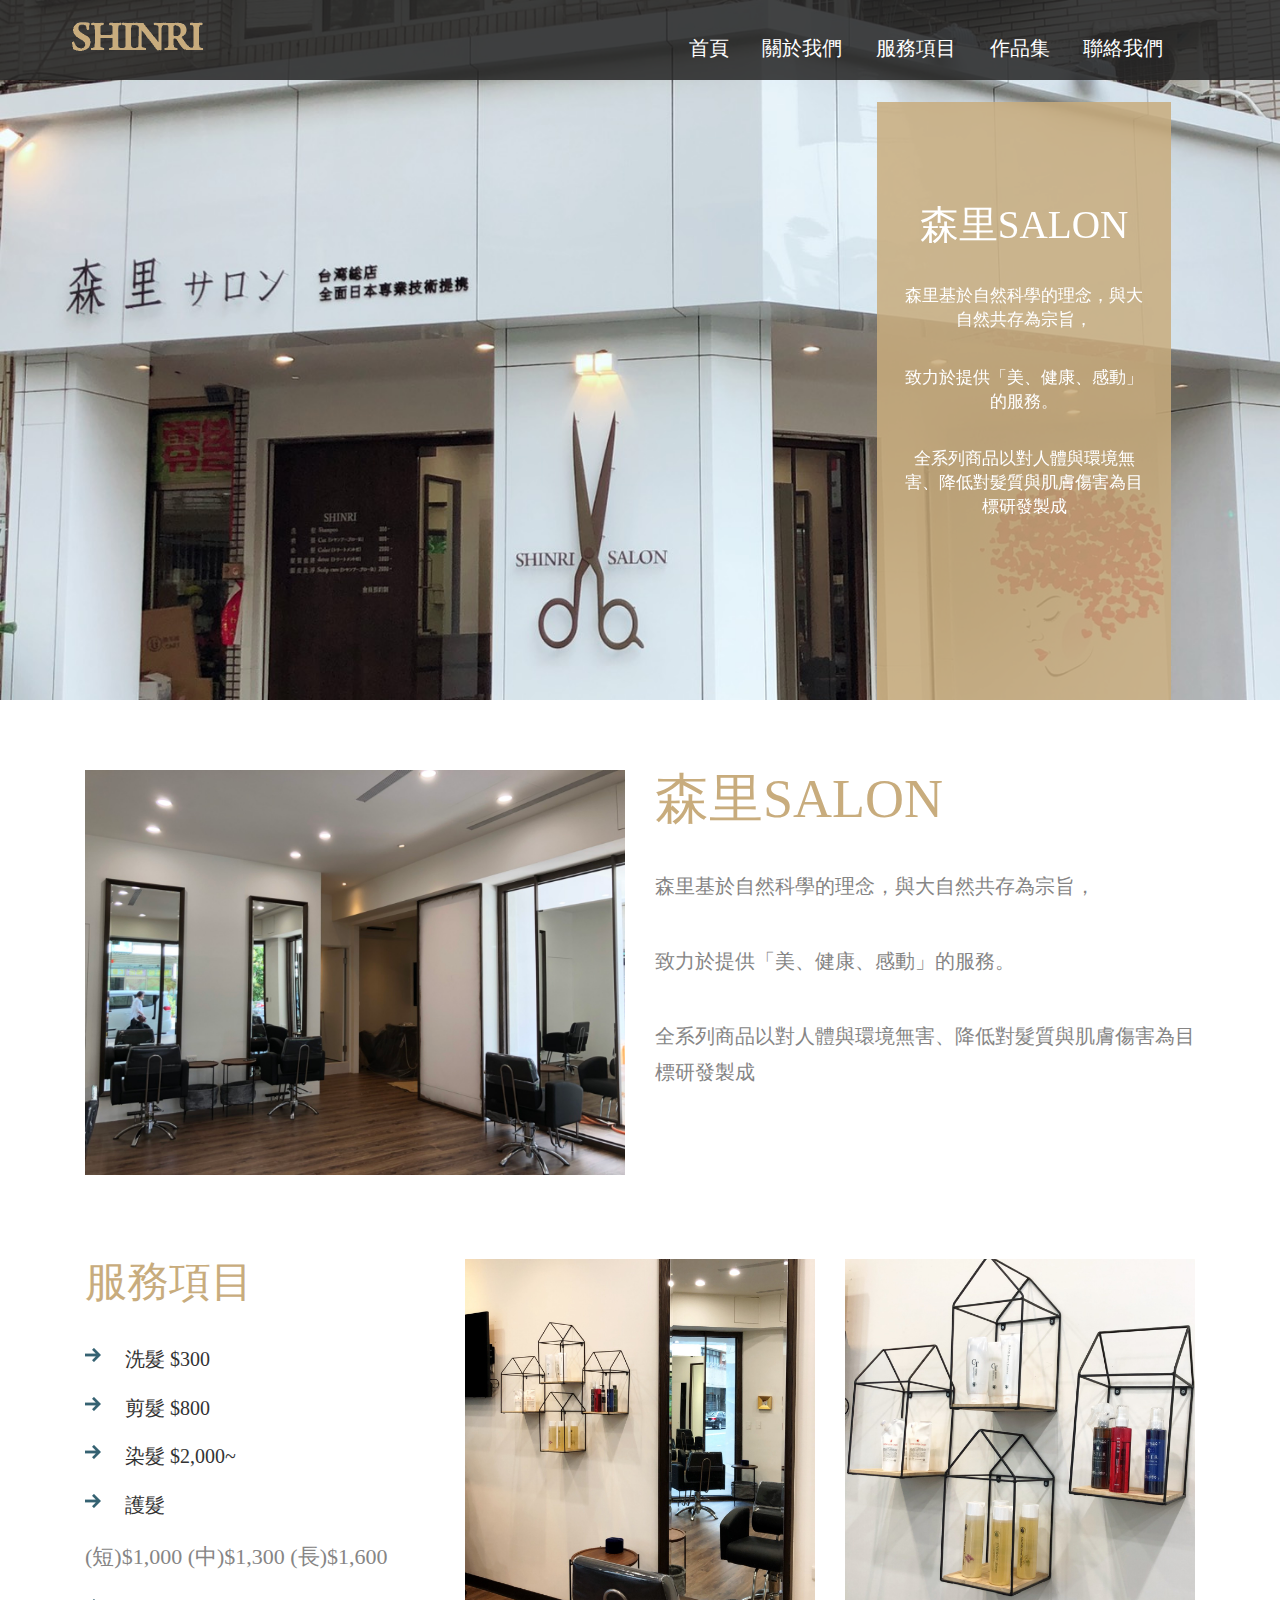
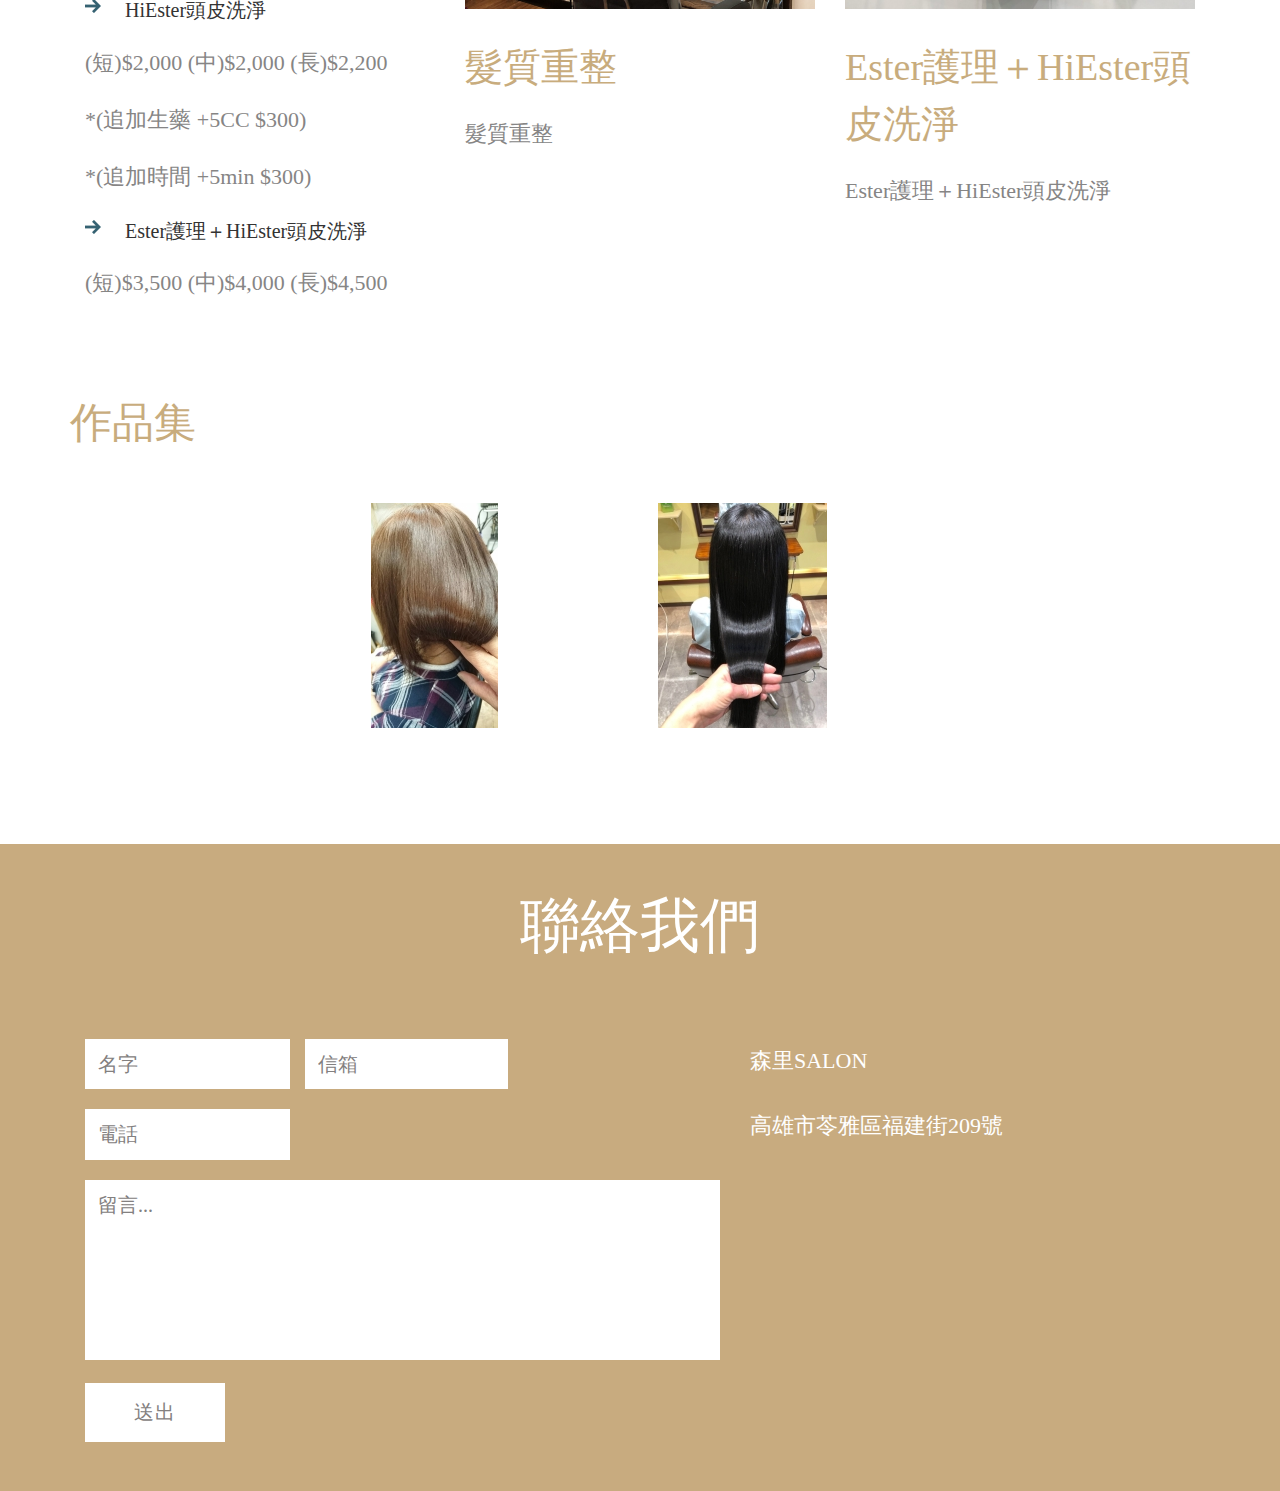
==== index.html @ e230b6d8 "Update html" ====
﻿<!DOCTYPE html>
<html>
<head>
<title>Home</title>
<link href="css/bootstrap.css" type="text/css" rel="stylesheet" media="all">
<link href="css/style.css" type="text/css" rel="stylesheet" media="all">
<!-- Custom Theme files -->
<meta name="viewport" content="width=device-width, initial-scale=1">
<meta http-equiv="Content-Type" content="text/html; charset=utf-8" />
<meta name="keywords" content="Yogahub Responsive web template, Bootstrap Web Templates, Flat Web Templates, Andriod Compatible web template, 
	Smartphone Compatible web template, free webdesigns for Nokia, Samsung, LG, SonyErricsson, Motorola web design" />
<script type="application/x-javascript"> addEventListener("load", function() { setTimeout(hideURLbar, 0); }, false); function hideURLbar(){ window.scrollTo(0,1); } </script>
<!-- //Custom Theme files -->
<!-- js -->
<script src="js/jquery-1.11.1.min.js"></script> 
<link rel="stylesheet" type="text/css" href="css/component.css" />
<script src="js/modernizr.custom.js"></script>
<script src="js/bootstrap.js"> </script>
<!-- //js -->	
<!-- start-smoth-scrolling-->
<script type="text/javascript" src="js/move-top.js"></script>
<script type="text/javascript" src="js/easing.js"></script>	
<script type="text/javascript">
		jQuery(document).ready(function($) {
			$(".scroll").click(function(event){		
				event.preventDefault();
				$('html,body').animate({scrollTop:$(this.hash).offset().top},1000);
			});
		});
</script>
<!--//end-smoth-scrolling-->
</head>
<body>
	<!--banner-->
	<div class="banner">
		<!--header-->
		<div class="headder">
			<div class="container">				
				<nav class="navbar navbar-default">
					<div class="container-fluid">
					<!-- Brand and toggle get grouped for better mobile display -->
						<div class="navbar-header">
							<button type="button" class="navbar-toggle collapsed" data-toggle="collapse" data-target="#bs-example-navbar-collapse-1">
								<span class="sr-only">Toggle navigation</span>
								<span class="icon-bar"></span>
								<span class="icon-bar"></span>
								<span class="icon-bar"></span>
							</button>
							<a class="navbar-brand" href="index.html"> <img src="images/logo.png" alt=""/> </a>
						</div>
						<!-- Collect the nav links, forms, and other content for toggling -->
						<div class="collapse navbar-collapse" id="bs-example-navbar-collapse-1">
							<ul class="nav navbar-nav navbar-right">
								<li><a href="index.html">首頁</a></li>
								<li><a href="about.html">關於我們</a></li>
								<li><a href="services.html">服務項目</a></li>
                                <li><a href="gallery.html">作品集</a></li>
								<li><a href="contact.html">聯絡我們</a></li>
							</ul>	
						</div>	
						<div class="clearfix"> </div>
					</div>	
				</nav>				
			</div>	
		</div>	
		<!--//header-->
		<!-- banner-text Slider starts Here -->
		<script src="js/responsiveslides.min.js"></script>
		<script>
			// You can also use "$(window).load(function() {"
				$(function () {
				// Slideshow 3
					$("#slider3").responsiveSlides({
					auto: true,
					pager:true,
					nav:false,
					speed: 500,
					namespace: "callbacks",
					before: function () {
					$('.events').append("<li>before event fired.</li>");
					},
					after: function () {
						$('.events').append("<li>after event fired.</li>");
					}
				});	
			});
		</script>
		<!--//End-slider-script -->
		<div class="banner-title">
				<div  id="top" class="callbacks_container">
					<ul class="rslides" id="slider3">
						<li>					
							<h3>森里SALON</h3>
			                <p>森里基於自然科學的理念，與大自然共存為宗旨，</p>
						    <p>致力於提供「美、健康、感動」的服務。</p>
                            <p>全系列商品以對人體與環境無害、降低對髮質與肌膚傷害為目標研發製成</p>
						</li>
					</ul>
				</div>
		</div>
	</div>
	<!--//banner-->
	<div class="about" id="about">
		<div class="container">
			<div class="about-grids">
				<div class="col-md-6 about-info">
					<img src="images/item1.jpg" alt=""/>
				</div>
				<div class="col-md-6 about-info" style="font-size:18px;">
					<h3>森里SALON</h3>
			        <p>森里基於自然科學的理念，與大自然共存為宗旨，</p>
					<p>致力於提供「美、健康、感動」的服務。</p>
                    <p>全系列商品以對人體與環境無害、降低對髮質與肌膚傷害為目標研發製成</p>
				</div>
				<div class="clearfix"> </div>
			</div>
		</div>
	</div>
	<!--services-->
	<div class="services" id="services">
		<div class="container">
			<div class="services-grids">
				<div class="col-md-4 services-grids-info">
					<h3>服務項目</h3>
					<ul style="font-size:20px;">
                        <li>洗髮 $300</li>
                        <li>剪髮 $800</li>
						<li>染髮 $2,000~</li>
						<li>護髮</li>
                        <p>(短)$1,000 (中)$1,300 (長)$1,600</p>
						<li>HiEster頭皮洗淨</li>
                        <p>(短)$2,000 (中)$2,000 (長)$2,200</p>
                        <p>*(追加生藥 +5CC $300)</p>
                        <p>*(追加時間 +5min $300)</p>
						<li>Ester護理＋HiEster頭皮洗淨</li>
                        <p>(短)$3,500 (中)$4,000 (長)$4,500</p>
					</ul>
				</div>
				<div class="col-md-4 services-grids-info" style="font-size:20px;">
					<img src="images/item2.jpg" alt=""/>
					<h4>髮質重整</h4>
					<p>髮質重整</p>						
				</div>
				<div class="col-md-4 services-grids-info" style="font-size:20px;">
					<img src="images/item3.jpg" alt=""/>
					<h4>Ester護理＋HiEster頭皮洗淨</h4>
					<p>Ester護理＋HiEster頭皮洗淨</p>
				</div>				
				<div class="clearfix"></div>
			</div>
		</div>
	</div>
	<!--//services-->
	<!--gallery-->
	<div class="gallery" id="gallery">
		<div class="container">
			<h3>作品集</h3>
			<div class="gallery-bottom" style="font-size:20px;">
				<ul id="og-grid" class="og-grid">
					<li>
						<a href="single.html" data-largesrc="images/hair1.jpg" data-title="秋天新髮型" data-description="當秋天敲門。換個質感新髮色迎接">
							<img class="img-responsive" src="images/hair1.jpg" alt="img01"/>
						</a>
					</li>
					<li>
						<a href="single.html" data-largesrc="images/hair2.jpg" data-title="秋天新髮型" data-description="當秋天敲門。換個質感新髮色迎接">
							<img class="img-responsive" src="images/hair2.jpg" alt="img02"/>
						</a>
					</li>
					 <div class="clearfix"> </div>
				</ul>
			</div>
			<!--end-gallery js-->
			<script src="js/grid.js"></script>
				<script>
					$(function() {
						Grid.init();
					});
				</script>
			<!--//end-gallery-->
		</div>	
	</div>
	<!--gallery-->
	<!--contact-->
	<div class="contact" id="contact">
		<div class="container" style="font-size:20px;">
			<h3>聯絡我們</h3>
			<div class="contact-grids">
				<div class="col-md-7 contact-left">				
					<form>
						<input type="text" value="名字" onFocus="this.value = '';" onBlur="if (this.value == '') {this.value = '名字';}" required="">
						<input type="email" value="信箱" onFocus="this.value = '';" onBlur="if (this.value == '') {this.value = '信箱';}" required="">
						<input type="text" value="電話" onFocus="this.value = '';" onBlur="if (this.value == '') {this.value = '電話';}" required="">
						<textarea type="text"  onfocus="this.value = '';" onBlur="if (this.value == '') {this.value = '留言...';}" required="">留言...</textarea>
						<input type="submit" value="送出" >
					</form>
				</div>
				<div class="col-md-5 contact-right">
					<p class="cnt-p">森里SALON </p>
					<p>高雄市苓雅區福建街209號</p>
					<!--<p>電話: (07) 111-2222</p>
					<p>Email : <a href="mailto:changfm@gmail.com">shinr_salon.gmail.com</a></p> -->
				</div>							
				<div class="clearfix"> </div>
			</div>
		</div>
	</div>
		<script type="text/javascript">
			$(document).ready(function() {
				/*
				var defaults = {
					containerID: 'toTop', // fading element id
					containerHoverID: 'toTopHover', // fading element hover id
					scrollSpeed: 1200,
					easingType: 'linear' 
				};
				*/
				
				$().UItoTop({ easingType: 'easeOutQuart' });
				
			});
		</script>
		<a href="#" id="toTop" style="display: block;"> <span id="toTopHover" style="opacity: 1;"> </span></a>
	<!--//smooth-scrolling-of-move-up-->
	<!-- Bootstrap core JavaScript
    ================================================== -->
    <!-- Placed at the end of the document so the pages load faster -->
</body>
</html>
---- css/style.css ----
body{
	margin:0;
	font-family: 'Roboto-Regular';
}
@font-face {
      font-family: 'Roboto-Regular';
      src: url(../fonts/moon.ttf) format('truetype');
}
@font-face {
      font-family: 'Playball-Regular';
      src: url(../fonts/moon.ttf) format('truetype');
}
body a{
	transition: 0.5s all ease;
	-webkit-transition: 0.5s all ease;
	-moz-transition: 0.5s all ease;
	-o-transition: 0.5s all ease;
	-ms-transition: 0.5s all ease;
}
h1,h2,h3,h4,h5,h6{
	margin:0;			   
}
p{
	margin:0;
}
ul,label{
	margin:0;
	padding:0;
}
body a:hover{
	text-decoration:none;
}
/*--banner--*/
.banner{
	min-height: 700px;
	background:url(../images/title.jpg)no-repeat 0px 0px;
	background-size:cover;
	position: relative;
}
.headder {
  background: rgba(39, 39, 39, 0.87);
}
nav.navbar.navbar-default {
  background:none;
  border: none;
  padding:1.5em 0;
  margin: 0;
}
ul.nav.navbar-nav {
  margin: 1.3em 0 0;
}
a.navbar-brand {
  padding: 0;
  line-height: 1.6em;
 height: inherit;
}
.navbar-nav li {
  margin: 0 1.2em;
}
.navbar-nav li a {
  color: #fff !important;
  font-size: 1.4em;
  padding: 0;
}
.navbar-nav li a:hover,.navbar-nav li a.active{
   color:#C8AC7D !important;
   background: none;
}
.navbar-nav a {
	-webkit-transition: color 0.3s;
	-moz-transition: color 0.3s;
	transition: color 0.3s;
}
.navbar-nav a::before {
  position: absolute;
  top: 65%;
  left: 50%;
  color: transparent;
  content: '.';
  text-shadow: 0 0 transparent;
  font-size: 1.7em;
  -webkit-transition: text-shadow 0.3s, color 0.3s;
  -moz-transition: text-shadow 0.3s, color 0.3s;
  transition: text-shadow 0.3s, color 0.3s;
  -webkit-transform: translateX(-50%);
  -moz-transform: translateX(-50%);
  transform: translateX(-50%);
  pointer-events: none;
}
.copyrights{
	text-indent:-9999px;
	height:0;
	line-height:0;
	font-size:0;
	overflow:hidden;
}
.navbar-nav a:hover::before,
.navbar-nav a:focus::before ,.navbar-nav  a.active::before{
	color: #fff;
	text-shadow: 10px 0 #C8AC7D , -10px 0 #C8AC7D ;
}
.navbar-nav a:hover,
.navbar-nav a:focus {
	color: #C8AC7D ;
}
.header-logo.navbar-brand {
  padding: 0;
}
.banner-title {
  position: absolute;
  top: 14.5%;
  width: 23%;
  right: 16.5%;
  text-align: center;
}
.banner-title h3 {
  font-size: 3em;
  color: #fff;
  line-height: 1.3em;
  font-family: 'Playball-Regular';
}
.banner-title p {
  font-size: 1.2em;
  color:  #fff;
  margin-top: 2em;
}
/*------------------ Slider Part starts Here----------*/

#slider3,#slider4 {
  box-shadow: none;
  -moz-box-shadow: none;
  -webkit-box-shadow: none;
  margin: 0 auto;
}
.rslides_tabs {
  list-style: none;
  padding: 0;
  background: rgba(0,0,0,.25);
  box-shadow: 0 0 1px rgba(255,255,255,.3), inset 0 0 5px rgba(0,0,0,1.0);
  -moz-box-shadow: 0 0 1px rgba(255,255,255,.3), inset 0 0 5px rgba(0,0,0,1.0);
  -webkit-box-shadow: 0 0 1px rgba(255,255,255,.3), inset 0 0 5px rgba(0,0,0,1.0);
  font-size: 18px;
  list-style: none;
  margin: 0 auto 50px;
  max-width: 540px;
  padding: 10px 0;
  text-align: center;
  width: 100%;
}
.rslides_tabs li {
  display: inline;
  float: none;
  margin-right: 1px;
}
.rslides_tabs a {
  width: auto;
  line-height: 20px;
  padding: 9px 20px;
  height: auto;
  background: transparent;
  display: inline;
}
.rslides_tabs li:first-child {
  margin-left: 0;
}
.rslides_tabs .rslides_here a {
  background: rgba(255,255,255,.1);
  color: #fff;
  font-weight: bold;
}
.events {
  list-style: none;
}
.banner-title .callbacks_container {
  background-color: rgba(200, 172, 125, 0.85);
  padding: 10em 2em 0;
  display: inline-block;
  min-height:598px;
}
.callbacks {
  position: relative;
  list-style: none;
  overflow: hidden;
  width: 100%;
  padding: 0;
  margin: 0;
}
.callbacks li {
  position: absolute;
  width: 100%;
  left: 0;
  top: 0;
}
.callbacks img {
  position: relative;
  z-index: 1;
  height: auto;
  border: 0;
}
.callbacks_nav {
  	position: absolute;
  -webkit-tap-highlight-color: rgba(0,0,0,0);
  top: 41%;
  left: 10%;
  z-index: 3;
  text-indent: -9999px;
  overflow: hidden;
  text-decoration: none;
  height: 51px;
  width: 22px;
  background: transparent url("../images/icons.png") no-repeat 0px -4px;
}
.callbacks_nav:active {
  opacity: 1.0;
}
.callbacks_nav.next {
  left: auto;
  right: 10%;
  background: url(../images/icons.png)no-repeat -41px -4px;
}
#slider3-pager a ,#slider4-pager a {
  display: inline-block;
}
#slider3-pager span, #slider4-pager span{
  float: left;
}
#slider3-pager span,#slider4-pager span{
	width:100px;
	height:15px;
	background:#fff;
	display:inline-block;
	border-radius:30em;
	opacity:0.6;
}
#slider3-pager .rslides_here a , #slider4-pager .rslides_here a {
  background: #FFF;
  border-radius:30em;
  opacity:1;
}
#slider3-pager a ,#slider4-pager a{
  padding: 0;
}
#slider3-pager li ,#slider4-pager li{
	display:inline-block;
}
.rslides {
  position: relative;
  list-style: none;
  overflow: hidden;
  width: 100%;
  padding: 0;
  margin: 0;
}
.rslides li {
  -webkit-backface-visibility: hidden;
  position: absolute;
  display: none;
  width: 100%;
  left: 0;
  top: 0;
}
.rslides li{
  position: relative;
  display: block;
  float: left;
}
.rslides img {
  height: auto;
  border: 0;
  width:100%;
}
.callbacks_tabs {
  list-style: none;
  position: absolute;
  bottom: 10%;
  z-index: 111;
  right: 27%;
  padding: 0;
  margin: 0;
}
.slider-top{
	text-align: center;
	padding:10em 0;
}
.slider-top h1{
	font-weight:700;
	font-size:48px;
	color:#010101;
}
.slider-top p{
	font-weight:400;
	font-size:20px;
	padding:1em 7em;
	color:#010101;
}
.slider-top ul.social-slide{
	display:inline-flex;
	margin: 0px;
	padding: 0px;
}
ul.social-slide li i{
	width:70px;
	height:74px;
	background:url(../images/img-resources.png)no-repeat;
	display: inline-block;
	margin:0px 15px;
}
ul.social-slide li i.win{
	background-position:-6px 0px;
} 
ul.social-slide li i.android{
	background-position:-110px 0px;
}
ul.social-slide li i.mac{
	background-position:-215px 0px;
}
.callbacks_tabs li{
	display: inline-block;
	margin: 0 .5em;
}
@media screen and (max-width: 600px){
  .callbacks_nav {
    top: 47%;
    }
}
/*----*/
.callbacks_tabs a{
 visibility: hidden;
}
.callbacks_tabs a:after {
  content: "\f111";
  font-size: 0;
  font-family: FontAwesome;
  visibility: visible;
  display: block;
  height: 4px;
  width: 41px;
  display: inline-block;
  background: #FCFAFA;
}
.callbacks_here a:after{
	background: #24CCEB;
}
/*--//slider end here--*/
/*--about--*/
.about {
  padding: 5em 0;
}
.about img {
  width: 100%;
}
.about h3 {
  font-size: 3em;
  color:#C8AC7D;
  font-family:'Playball-Regular';
}
.about p {
  font-size: 1.1em;
  color: #868585;
  line-height: 1.8em;
  margin-top: 2em;
}
/*--//about--*/
/*---services---*/
.services {
  padding: 3em 0;
}
.services-grids ul {
  margin-top: 2em;
}
.services-grids ul li {
	display:block;
	background: url(../images/icon1.png)no-repeat 0px 2px;
	padding-left: 2em;
	margin: 1em 0 0;
}
.services-grids ul li:nth-child(1) {
  margin: 0;
}
.services-grids ul li a{
  color: #868585;
  font-size: 1.1em;
}
.services-grids ul li a:hover{
	color:#C8AC7D;
	padding-left: 1em;
}
.services h3 {
  font-size: 3em;
  color: #C8AC7D;
  font-family: 'Playball-Regular';
}
.services-grids-info img{
	width: 100%;
}
.services-grids h4 {
  margin: 0.8em 0 0;
  font-size: 1.9em;
  line-height: 1.5em;
  color: #C8AC7D;
  font-family: 'Playball-Regular';
}
.services-grids h4 a{
  color:#C8AC7D;
}
.services-grids h4 a:hover{
  color: #0BD2F5 ;
}
.services-grids-info p{
	margin: 0.8em 0 0;
  font-size: 1.1em;
  color: #868585;
  line-height: 1.8em;
}
/*--testimonials--*/
.testimonials {
  background: url(../images/slid.jpg)no-repeat 0px -93px;
  text-align: center;
  padding: 5em 0 4em;
  background-size: cover;
}
.testi-img {
  width: 35%;
  margin: 0 auto;
}
.testimonial-left {
  border-left: 3px solid #fff;
  padding: 4.5em 0;
  margin: 3.5em 0;
  float: right;
}
.testimonial-left h3 {
  color: #fff;
  font-size: 3em;
  font-family: 'Playball-Regular';
}	
.testi-text {
  width: 61%;
  margin: 0 auto;
}		
.testi-text h4 {
  font-size: 1.5em;
  color: #fff;
  margin: 0.8em 0 .3em;
}
.testi-text p {
  font-size: 1.1em;
  color: #B6B2B2;
  line-height: 1.8em;
}
.testimonials.callbacks_container {
  position: relative;
  float: left;
  width: 100%;
}
/*--gallery--*/
.gallery {
  padding: 4em 0;
}
.gallery h3 {
  font-size: 3em;
  color: #C8AC7D;
  text-align: left;
  font-family: 'Playball-Regular';
  margin-bottom: 0.5em;
}
/*--contact-page--*/
.contact {
  padding: 3.5em 0;
  background:url(../images/map.jpg)no-repeat 0px 0px;
  background-size:cover;
}
.contact h3 {
  font-size: 3em;
  color: #fff;
  text-align: center;
  font-family: 'Playball-Regular';
}
.contact-grids {
  margin-top: 4em;
}
.contact-right p {
  font-size: 1.1em;
  color: #fff;
  margin-top: 0.3em;
}
p.cnt-p {
  margin-bottom: 1.5em;
}
.contact-right a {
	color: #fff;
	margin: 0 0 .5em 0;
	text-align: left;
	font-size: 1em;
}
.contact-right a:hover {
  color:#000;
}
.contact-left input[type="text"] {
  border: 1px solid #fff;
  width: 32.3%;
  margin: 0 0 1em 0;
  outline: none;
  font-size: 1em;
  color: #838080;
  padding: 10px 12px;
}
.contact-left input[type="email"] {
  border: 1px solid #fff;
  margin: 0 .5em 1em 0.5em;
  outline: none;
  font-size: 1em;
  color: #838080;
  padding: 10px 12px;
  width: 32%;
}
.contact-left textarea {
  border: 1px solid #fff;
  outline: none;
  font-size: 1em;
  color: #838080;
  padding: 10px 12px;
  width: 100%;
  resize: none;
  height: 180px;
}
.contact-left input[type="submit"] {
  border: 1px solid #fff;
  padding: .7em 0;
  width: 22%;
  margin-top: 0.8em;
  font-size: 1em;
  color: #838080;
  font-weight: 500;
  letter-spacing: 1px;
  outline: none;
  background-color: #fff;
  transition: 0.5s all ease;
  -webkit-transition: 0.5s all ease;
  -moz-transition: 0.5s all ease;
  -o-transition: 0.5s all ease;
  -ms-transition: 0.5s all ease;
}
.contact-left input[type="submit"]:hover{
	background-color:#C8AC7D;
	color:#fff;
}
/*--footer--*/
.footer{
	padding:3em 0;
}
.footer p {
  color: #C8AC7D;
  font-size: 1.1em;
  text-align: center;
}
.footer p a {
  color: #C8AC7D;
}
.footer p a:hover{
  color: #000;
}
/*--slider-up-arrow--*/
#toTop {
	display: none;
	text-decoration: none;
	position: fixed;
	bottom: 3%;
	right: 3%;
	overflow: hidden;
	width: 32px;
	height: 32px;
	border: none;
	text-indent: 100%;
	background: url("../images/move-up.png") no-repeat 0px 0px;
}
#toTopHover {
	width: 32px;
	height: 32px;
	display: block;
	overflow: hidden;
	float: right;
	opacity: 0;
	-moz-opacity: 0;
	filter: alpha(opacity=0);
}
/*--//slider-up-arrow--*/
/*---- responsive-design -----*/
@media(max-width:1440px){
.banner-title {
  right: 13%;
}
@media(max-width:1366px){
.banner-title {
  right: 11%;
}
.about {
  padding: 5em 0 3em;
}
}
@media(max-width:1280px){
.banner-title {
  right: 8.5%;
}
.banner-title .callbacks_container {
  padding: 7em 2em 0;
}
.banner-title h3 {
  font-size: 2.8em;
}
.callbacks_tabs {
  right: 18%;
}
}
@media(max-width:1024px){
.navbar-nav li a {
  font-size: 1.25em;
}
.navbar-nav li {
  margin: 0 1em;
}
.navbar-header {
  display: block;
  width: 16%;
}
.navbar-header img {
  width: 100%;
}
ul.nav.navbar-nav {
  margin: 1em 0 0;
}
.navbar-nav li:nth-child(6) {
  margin-right: 0;
}
.banner {
  min-height: 565px;
}
.banner-title {
  top: 16.3%;
  right: 5.5%;
  width: 27%;
}
.banner-title .callbacks_container {
  min-height: 473px;
    padding: 5em 2em 0;
}
.banner-title h3 {
  font-size: 2.5em;
}
.banner-title p {
  font-size: 1.2em;
}
.callbacks_tabs {
  right: 14%;
}
.about {
  padding: 4em 0 3em;
}
.about p {
  font-size: 1em;
  margin-top: 1em;
}
.about h3 {
  font-size: 2.8em;
}
.services {
  padding: 2em 0;
}
.services h3 {
  font-size: 2.8em;
}
.services-grids ul li a {
  font-size: 1em;
}
.services-grids h4 {
  font-size: 1.5em;
}
.services-grids-info p {
  font-size: 1em;
}
.testimonials {
  background-position:0px -65px;
    padding: 3em 0;
}
.testimonial-left {
  padding: 3.5em 0;
  margin: 3.5em 0;
}
.gallery {
  padding: 3em 0;
}
.gallery h3 {
  font-size: 2.8em;
  margin-bottom: 0;
}
.contact {
  padding: 3em 0;
}
.contact-left {
  padding-left: 0;
}
.contact-grids {
  margin-top: 2.5em;
}
.contact h3 {
  font-size: 2.5em;
}
.contact-left input[type="text"] {
  width: 32%;
}
.footer {
  padding: 2em 0;
}
.testi-text p {
  font-size: 1.1em;
}
}   
@media(max-width:768px){
.navbar-nav li a {
  font-size: 1.1em;
}
.navbar-nav li {
  margin: 0 0.8em;
}
ul.nav.navbar-nav {
  margin: 0.5em 0 0;
}
.banner-title h3 {
  font-size: 2em;
}
.banner-title {
  right: 5.5%;
  width: 31%;
  top: 13.4%;
}
.banner-title .callbacks_container {
  padding: 6em 2em 0;
}
nav.navbar.navbar-default {
  padding: 1.2em 0;
}
.banner {
  min-height: 546px;
}
.about {
  padding: 3em 0 2em;
}
.about-info {
  float: left;
  width: 40%;
  padding-left: 0;
}
.about-info:nth-child(2) {
  width: 60%;
  padding: 0;
}
.about h3 {
  font-size: 2.5em;
}
.services {
  padding: 1em 0;
}
.services h3 {
  font-size: 2.5em;
}
.services-grids-info {
  margin-bottom:2em;
  float: left;
  width: 33%;
}
.services-grids-info:nth-child(1) {
  padding: 0;
}
.services-grids-info:nth-child(2) {
  padding-right: 0;
}
.services-grids-info:nth-child(3) {
  padding-right: 0;
}
.services-grids ul {
  margin-top: 1.5em;
}
.services-grids ul li {
  background-position: -3px 2px;
  padding-left: 1.3em;
}
.services-grids ul li a:hover {
  padding-left: 0.1em;
}
.testimonial-right {
  float: left;
  width: 70%;
  padding: 0;
}
.testimonial-left {
  width: 30%;
}
.testi-text {
  width: 60%;
  margin: 0 auto;
}
.testimonial-left h3 {
  font-size: 2.5em;
}
.testi-text h4 {
  font-size: 1.4em;
}
.testimonials {
  background-position: 0px -25px;
  padding: 3em 0;
}
.gallery {
  padding: 2.5em 0;
}
.gallery h3 {
  font-size: 2.5em;
}
.gallery-grids {
  margin-top: 2em;
}
.contact-right {
  padding-left: 0;
  margin-top: 2em;
  width: 70%;
}
p.cnt-p {
  margin-bottom: 0.8em;
}
} 
@media(max-width:767px){
.navbar-header {
  width: 100%;
  margin: 0 !important;
}
nav.navbar.navbar-default {
  padding: 1em 0 0;
}
a.navbar-brand {
  width: 26%;
}
.navbar-nav {
  margin: 0;
}
.navbar-nav li{
    margin:0;
}
.navbar-nav li a {
    padding: 1em;
	text-align:center;
}
.navbar-nav a::before {
  font-size: 1.7em;
    top: 42%;
}
div#bs-example-navbar-collapse-1 {
  padding: 0;
}
button.navbar-toggle.collapsed {
  margin: .5em 0 1.5em 0;
}
button.navbar-toggle {
	background: #C8AC7D;
	border: #C8AC7D;
	margin: .5em 0 1.5em 0;
}
button.navbar-toggle:hover{
	background: #C8AC7D;
  border:#C8AC7D;
}
.navbar-default .navbar-toggle:hover, .navbar-default .navbar-toggle:focus {
  background-color: #C8AC7D;
}
.navbar-default .navbar-toggle .icon-bar {
  background-color: #fff;
}
.banner-title {
  right: 0;
  width: 100%;
  bottom: 0%;
  top: initial;
}
.banner-title .callbacks_container {
  padding: 2em 0 4em;
  min-height: initial;
  display: block;
}
.banner-title h3 {
  font-size: 1.9em;
}
.banner-title p {
  font-size: 1em;
  margin-top: 0.5em;
}
.callbacks_tabs {
  right: 39%;
  bottom: 13%;
}
.callbacks_tabs a:after {
  height: 2px;
  width: 26px;
}
.callbacks_tabs li {
  margin: 0 .2em;
}
}
@media(max-width:640px){
.about {
  padding: 2em 0 0em;
}
.about h3 {
  font-size: 2.3em;
}
.about p {
  margin-top: 0.8em;
}
.services h3 {
  font-size: 2.3em;
}
.services-grids-info:nth-child(1) {
  float: none;
  width: 100%;
}
.services-grids ul li {
  background-position: 0px 2px;
  padding-left: 1.8em;
}
.services-grids ul li a:hover {
  padding-left: 1em;
}
.services-grids-info {
  float: left;
  width: 50%;
}
.services-grids-info p {
  margin: 0.3em 0 0;
}
.testimonials {
  background-position: 0px 0px;
  padding: 2em 0;
}
.testimonial-right {
    width: 67%;
}
.testimonial-left {
  width: 33%;
}
.testi-text {
  width: 75%;
}
.testimonial-left h3 {
  font-size: 2.3em;
}
.testi-text h4 {
  font-size: 1.3em;
}
.testi-text p {
  font-size: 1em;
}
.callbacks_nav {
  left: 0%;
}
.callbacks_nav.next {
  right: 4%;
}
.gallery {
  padding: 2em 0;
}
.gallery h3 {
  font-size: 2.3em;
}
.gallery-grids {
  margin-top: 1em;
}
.contact {
  padding: 2em 0;
}
.footer {
  padding: 1.5em 0;
}
}
@media(max-width:480px){
.banner {
  min-height: 485px;
}
a.navbar-brand {
  width: 35%;
}
ul.nav.navbar-nav {
  margin: 0.5em 0 1em;
}
button.navbar-toggle.collapsed {
  margin: 0.4em 0 1.5em 0;
}
button.navbar-toggle {
  margin: .4em 0 1.5em 0;
}
.navbar-nav li a {
  padding: 0.8em;
}
.banner-title h3 {
  font-size: 1.7em;
}
.banner-title .callbacks_container {
  padding: 1.5em 0 3em;
}
.about-info {
  float: none;
  width: 100%;
  padding: 0;
}
.about-info:nth-child(2) {
  width: 100%;
  padding: 0;
  margin-top: 1em;
}
.testimonial-right {
  width: 100%;
}
.testimonial-left {
  width: 100%;
  border: none;
  padding: 0;
  margin: 0 0 1em;
}
.testi-text {
  width: 100%;
}
.callbacks_nav {
  top: 24%;
}
.contact-left input[type="text"] {
  width: 100%;
}
.contact-left input[type="email"] {
  width: 100%;
  margin: 0 0 1em;
}
.contact-left input[type="submit"] {
  padding: .6em 0;
  width: 25%;
}
}
@media(max-width:320px){
.banner {
  background-position: -201px -3px;
}
a.navbar-brand {
  width: 48%;
}
.container-fluid {
  padding: 0;
}
nav.navbar.navbar-default {
  padding: 1.5em 0 0;
}
button.navbar-toggle {
  margin: 0.4em 0 1.5em 0;
}
nav.navbar.navbar-default {
  padding: 1.5em 0 0;
}
.banner-title .callbacks_container {
  padding: 1.5em 0 3em;
}
.banner-title h3 {
  font-size: 1.6em;
}
.banner-title p {
  font-size: 1em;
  margin-top: 0.5em;
  padding: 0 1em;
}
.navbar-nav li a {
  padding: 0.7em;
}
.about h3 {
  font-size: 2.1em;
}
.callbacks_tabs {
  right: 33%;
}
.services h3 {
  font-size: 2.1em;
}
.services-grids-info:nth-child(2) {
  padding: 0;
}
.services-grids-info {
  float: none;
  width: 100%;
}
.services-grids-info:nth-child(3) {
  padding: 0;
}
.services-grids h4 {
  font-size: 1.45em;
}
.services-grids-info {
  margin-bottom: 1em;
}
.services-grids ul li {
  margin: 0.8em 0 0;
}
.callbacks_nav {
  top: 28%;
}
.gallery {
  padding: 1em 0;
}
.gallery h3 {
  font-size: 2.1em;
}
.contact {
  padding: 1em 0;
}
.contact-grids {
  margin-top: 1.5em;
}
.contact h3 {
  font-size: 2.1em;
}
.contact-left {
  padding: 0;
}
.contact-left textarea {
  height: 140px;
}
.contact-left input[type="submit"] {
  width: 45%;
}
.contact-right {
  padding: 0;
  margin-top: 1.5em;
  width: 98%;
}
.footer p {
  font-size: 1em;
}
}
---- css/component.css ----
.wrap {
	width: 100%;
	position: relative;
		padding: 1em 0 0;
}
.wrap > header {
	width: 90%;
	max-width: 1240px;
	margin: 0 auto;
	position: relative;
	padding: 0 30px 50px 30px;
}
.wrap > header {
	padding: 60px 30px 50px;
	text-align: center;
}
.wrap > header h1 {
	font-size: 34px;
	line-height: 38px;
	margin: 0 auto;
	font-weight: 700;
	color: #333;
}

.wrap > header h1 span {
	display: block;
	font-size: 20px;
	font-weight: 300;
}
.main > p {
	text-align: center;
	padding: 50px 20px;
}
/* Header Style */
.codrops-top {
	line-height: 24px;
	font-size: 11px;
	background: #fff;
	background: rgba(255, 255, 255, 0.5);
	text-transform: uppercase;
	z-index: 9999;
	position: relative;
	box-shadow: 1px 0px 2px rgba(0,0,0,0.2);
}

.codrops-top a {
	padding: 0px 10px;
	letter-spacing: 1px;
	color: #333;
	display: inline-block;
}

.codrops-top a:hover {
	background: rgba(255,255,255,0.8);
	color: #000;
}

.codrops-top span.right {
	float: right;
}

.codrops-top span.right a {
	float: left;
	display: block;
}
/*----*/
.og-grid {
	list-style: none;
	padding: 20px 0;
	margin: 0 auto;
	text-align: center;
	width: 100%;

}
.og-grid li {
  display: inline-block;
  margin: 15px 0;
  vertical-align: top;
  height: 250px;
  width: 24.7%;
  padding: 0px 15px;
}
.og-grid li > a,
.og-grid li > a img {
	border: none;
	outline: none;
	display: block;
	position: relative;
}

.og-grid li.og-expanded > a::after {
	top: auto;
	border: solid transparent;
	content: " ";
	height: 0;
	width: 0;
	position: absolute;
	pointer-events: none;
	border-bottom-color:#F5F5F5;
	border-width: 15px;
	left: 50%;
	margin: -20px 0 0 -15px;
}

.og-expander {
	position: absolute;
	background:#f5f5f5;
	top: auto;
	left: 0;
	width: 97.5%;
	margin: 10px 15px 0;
	text-align: left;
	height: 0;
	overflow: hidden;
}

.og-expander-inner {
	padding: 50px 30px;
	height: 100%;
}

.og-close {
	position: absolute;
	width: 40px;
	height: 40px;
	top: 20px;
	right: 20px;
	cursor: pointer;
}

.og-close::before,
.og-close::after {
	content: '';
	position: absolute;
	width: 100%;
	top: 50%;
	height: 1px;
	background: #5e345e;
	-webkit-transform: rotate(45deg);
	-moz-transform: rotate(45deg);
	transform: rotate(45deg);
}

.og-close::after {
	-webkit-transform: rotate(-45deg);
	-moz-transform: rotate(-45deg);
	transform: rotate(-45deg);
}

.og-close:hover::before,
.og-close:hover::after {
	background: #333;
}

.og-fullimg,
.og-details {
	width: 50%;
	float: left;
	height: 100%;
	position: relative;
}

.og-details {
	padding: 0 40px 0 20px;
}

.og-fullimg {
	text-align: center;
}

.og-fullimg img {
	display: inline-block;
	max-height: 100%;
	max-width: 100%;
}
.og-details h3 {
	font-weight: 700;
	font-size: 2em;
	padding: 40px 0 10px;
	margin-bottom: 10px;
	color: #00a2a5;
}
.og-details p {
  font-size: 1.1em;
  line-height: 1.9em;
  color: #868585;
}
.og-details a {
	font-weight: 700;
	font-size: 16px;
	color: #fff;
	text-transform: uppercase;
	letter-spacing: 2px;
	padding: 10px 20px;
	border: 3px solid #fff;
	display: none;
	margin: 30px 0 0;
	outline: none;
	
	text-decoration: none;
}
.og-details a::before {
	content: '\2192';
	display: inline-block;
	margin-right: 10px;
}

.og-details a:hover {
	border-color: #5e345e;
  color: #FFF;
  background-color: #5e345e;
}

.og-loading {
	width: 20px;
	height: 20px;
	border-radius: 50%;
	background: #ddd;
	box-shadow: 0 0 1px #ccc, 15px 30px 1px #ccc, -15px 30px 1px #ccc;
	position: absolute;
	top: 50%;
	left: 50%;
	margin: -25px 0 0 -25px;
	-webkit-animation: loader 0.5s infinite ease-in-out both;
	-moz-animation: loader 0.5s infinite ease-in-out both;
	animation: loader 0.5s infinite ease-in-out both;
}

@-webkit-keyframes loader {
	0% { background: #ddd; }
	33% { background: #ccc; box-shadow: 0 0 1px #ccc, 15px 30px 1px #ccc, -15px 30px 1px #ddd; }
	66% { background: #ccc; box-shadow: 0 0 1px #ccc, 15px 30px 1px #ddd, -15px 30px 1px #ccc; }
}

@-moz-keyframes loader {
	0% { background: #ddd; }
	33% { background: #ccc; box-shadow: 0 0 1px #ccc, 15px 30px 1px #ccc, -15px 30px 1px #ddd; }
	66% { background: #ccc; box-shadow: 0 0 1px #ccc, 15px 30px 1px #ddd, -15px 30px 1px #ccc; }
}

@keyframes loader {
	0% { background: #ddd; }
	33% { background: #ccc; box-shadow: 0 0 1px #ccc, 15px 30px 1px #ccc, -15px 30px 1px #ddd; }
	66% { background: #ccc; box-shadow: 0 0 1px #ccc, 15px 30px 1px #ddd, -15px 30px 1px #ccc; }
}
/*--responsive---*/
@media(max-width:1024px){
.og-grid li {
  width: 24.6%;
  height: 202px;
}
.og-grid {
  padding: 20px 0 0;
}
.og-details p {
  font-size:1em;
}
.og-details h3 {
  padding: 12px 0 10px;
}
.og-expander {
  height: 426px!important;
}
}
/*---component--*/
@media screen and (max-width: 830px) {

	.og-expander h3 { font-size: 2.5em; }
	.og-expander p { font-size: 13px; }
	.og-expander a { font-size: 12px; }
}
}
@media(max-width:768px){
.og-grid li {
  width: 23.58%;
  height: 144px;
  padding: 0px 10px;
}
.og-expander {
  height: 456px!important;
}
.og-expander h3 {
  font-size: 1.1em;
}
.og-details {
  padding: 0 0px 0 20px;
}
.og-grid {
  padding: 0px 0 0;
}
}
@media(max-width:640px){
.og-grid li {
  width: 24.4%;
  height: 128px;
  padding: 0px 8px;
  margin: 10px 0;
}
.og-grid {
  padding: 6px 0 0;
}
.og-details {
  padding: 0 20px 0 20px;
}
.og-details h3 {
  padding: 0px 0 0px;
}
.og-expander h3 {
  font-size: 2em;
}
.og-details a {
  margin: 10px 0 0;
}
.og-expander {
  height: 529px!important;
  margin: 10px 8px 0px;
}
}
@media(max-width:480px){
.og-grid li {
  width: 49%;
  height: 199px;
  padding: 0px 8px;
  margin: 8px 0;
}
.og-fullimg, .og-details {
  width: 100%;
}
.og-fullimg, .og-details {
  overflow: inherit;
}
.og-details p {
  line-height: 1.7em;
}
.og-details {
  padding: 0;
}
.og-expander h3 {
  font-size: 1.8em;
  margin: 0.5em 0;
}
.og-expander {
  height: 542px!important;
}
.og-expander-inner {
  height: 52%;
}
}
@media (max-width: 414px){
.og-expander-inner {
  height: 45%;
}
.og-expander {
  height: 543px!important;
}
}
@media(max-width:320px){
.og-grid li {
  width: 49.0%;
  height: 128px;
  padding: 0px 4px;
}
.og-close {
  position: absolute;
  width: 25px;
  height: 25px;
  top: 9px;
  right: 14px;
  cursor: pointer;
}
.wrap {
  padding: 0.5em 0 0;
}
.og-expander-inner {
  padding: 43px 15px;
}
.og-expander {
  margin: 10px 4px 0px;
}
.og-expander h3 {
  font-size: 1.5em;
}
.og-expander {
  height: 575px!important;
}
li.og-expanded {
  height: 707px !important;
}
}
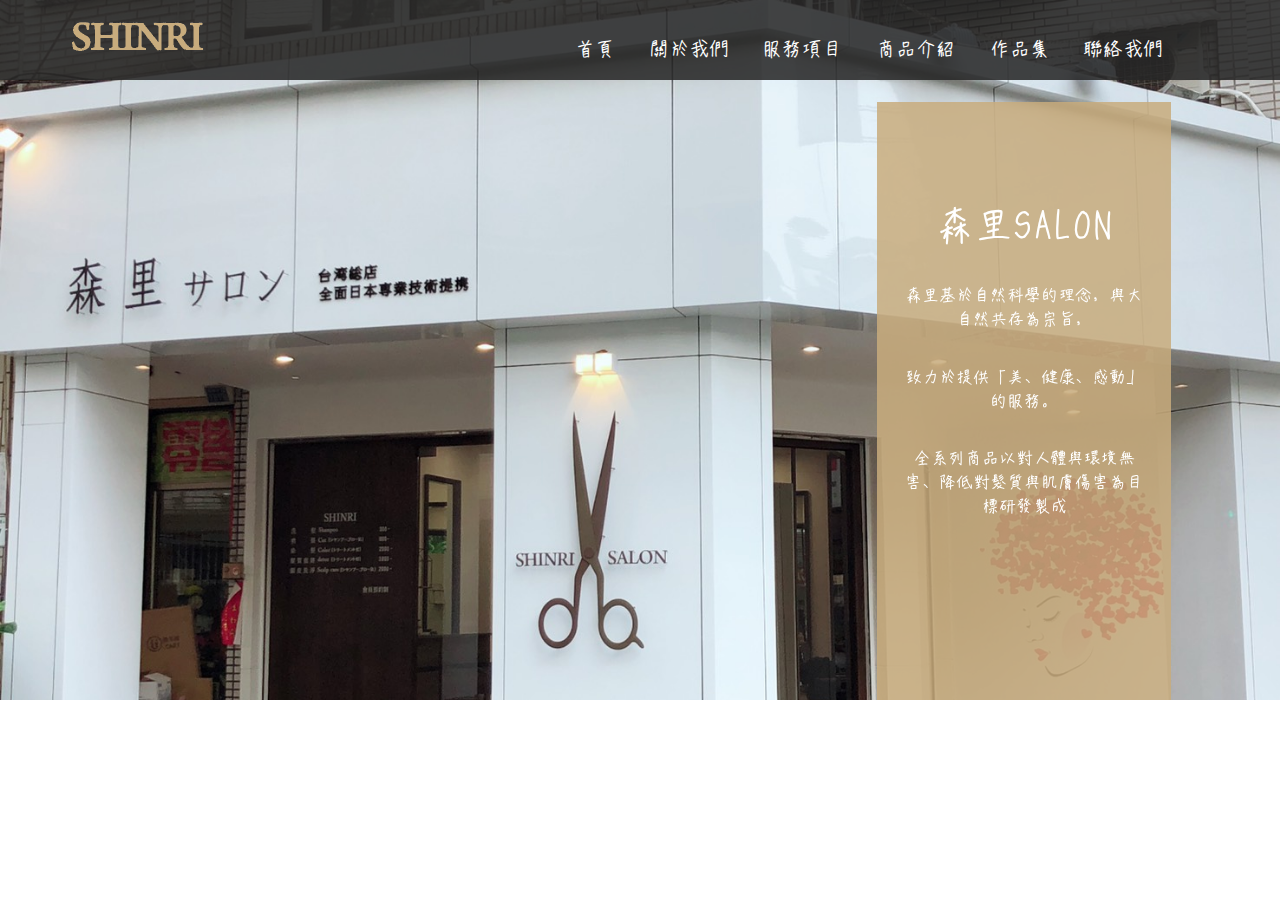
==== commit e49ec192: "all product" ====
--- a/index.html
+++ b/index.html
@@ -51,9 +51,10 @@
 						<!-- Collect the nav links, forms, and other content for toggling -->
 						<div class="collapse navbar-collapse" id="bs-example-navbar-collapse-1">
 							<ul class="nav navbar-nav navbar-right">
-								<li><a href="index.html">首頁</a></li>
+								<li><a href="index.php">首頁</a></li>
 								<li><a href="about.html">關於我們</a></li>
 								<li><a href="services.html">服務項目</a></li>
+                                <li><a href="product.html">商品介紹</a></li>
                                 <li><a href="gallery.html">作品集</a></li>
 								<li><a href="contact.html">聯絡我們</a></li>
 							</ul>	
@@ -100,130 +101,5 @@
 		</div>
 	</div>
 	<!--//banner-->
-	<div class="about" id="about">
-		<div class="container">
-			<div class="about-grids">
-				<div class="col-md-6 about-info">
-					<img src="images/item1.jpg" alt=""/>
-				</div>
-				<div class="col-md-6 about-info" style="font-size:18px;">
-					<h3>森里SALON</h3>
-			        <p>森里基於自然科學的理念，與大自然共存為宗旨，</p>
-					<p>致力於提供「美、健康、感動」的服務。</p>
-                    <p>全系列商品以對人體與環境無害、降低對髮質與肌膚傷害為目標研發製成</p>
-				</div>
-				<div class="clearfix"> </div>
-			</div>
-		</div>
-	</div>
-	<!--services-->
-	<div class="services" id="services">
-		<div class="container">
-			<div class="services-grids">
-				<div class="col-md-4 services-grids-info">
-					<h3>服務項目</h3>
-					<ul style="font-size:20px;">
-                        <li>洗髮 $300</li>
-                        <li>剪髮 $800</li>
-						<li>染髮 $2,000~</li>
-						<li>護髮</li>
-                        <p>(短)$1,000 (中)$1,300 (長)$1,600</p>
-						<li>HiEster頭皮洗淨</li>
-                        <p>(短)$2,000 (中)$2,000 (長)$2,200</p>
-                        <p>*(追加生藥 +5CC $300)</p>
-                        <p>*(追加時間 +5min $300)</p>
-						<li>Ester護理＋HiEster頭皮洗淨</li>
-                        <p>(短)$3,500 (中)$4,000 (長)$4,500</p>
-					</ul>
-				</div>
-				<div class="col-md-4 services-grids-info" style="font-size:20px;">
-					<img src="images/item2.jpg" alt=""/>
-					<h4>髮質重整</h4>
-					<p>髮質重整</p>						
-				</div>
-				<div class="col-md-4 services-grids-info" style="font-size:20px;">
-					<img src="images/item3.jpg" alt=""/>
-					<h4>Ester護理＋HiEster頭皮洗淨</h4>
-					<p>Ester護理＋HiEster頭皮洗淨</p>
-				</div>				
-				<div class="clearfix"></div>
-			</div>
-		</div>
-	</div>
-	<!--//services-->
-	<!--gallery-->
-	<div class="gallery" id="gallery">
-		<div class="container">
-			<h3>作品集</h3>
-			<div class="gallery-bottom" style="font-size:20px;">
-				<ul id="og-grid" class="og-grid">
-					<li>
-						<a href="single.html" data-largesrc="images/hair1.jpg" data-title="秋天新髮型" data-description="當秋天敲門。換個質感新髮色迎接">
-							<img class="img-responsive" src="images/hair1.jpg" alt="img01"/>
-						</a>
-					</li>
-					<li>
-						<a href="single.html" data-largesrc="images/hair2.jpg" data-title="秋天新髮型" data-description="當秋天敲門。換個質感新髮色迎接">
-							<img class="img-responsive" src="images/hair2.jpg" alt="img02"/>
-						</a>
-					</li>
-					 <div class="clearfix"> </div>
-				</ul>
-			</div>
-			<!--end-gallery js-->
-			<script src="js/grid.js"></script>
-				<script>
-					$(function() {
-						Grid.init();
-					});
-				</script>
-			<!--//end-gallery-->
-		</div>	
-	</div>
-	<!--gallery-->
-	<!--contact-->
-	<div class="contact" id="contact">
-		<div class="container" style="font-size:20px;">
-			<h3>聯絡我們</h3>
-			<div class="contact-grids">
-				<div class="col-md-7 contact-left">				
-					<form>
-						<input type="text" value="名字" onFocus="this.value = '';" onBlur="if (this.value == '') {this.value = '名字';}" required="">
-						<input type="email" value="信箱" onFocus="this.value = '';" onBlur="if (this.value == '') {this.value = '信箱';}" required="">
-						<input type="text" value="電話" onFocus="this.value = '';" onBlur="if (this.value == '') {this.value = '電話';}" required="">
-						<textarea type="text"  onfocus="this.value = '';" onBlur="if (this.value == '') {this.value = '留言...';}" required="">留言...</textarea>
-						<input type="submit" value="送出" >
-					</form>
-				</div>
-				<div class="col-md-5 contact-right">
-					<p class="cnt-p">森里SALON </p>
-					<p>高雄市苓雅區福建街209號</p>
-					<!--<p>電話: (07) 111-2222</p>
-					<p>Email : <a href="mailto:changfm@gmail.com">shinr_salon.gmail.com</a></p> -->
-				</div>							
-				<div class="clearfix"> </div>
-			</div>
-		</div>
-	</div>
-		<script type="text/javascript">
-			$(document).ready(function() {
-				/*
-				var defaults = {
-					containerID: 'toTop', // fading element id
-					containerHoverID: 'toTopHover', // fading element hover id
-					scrollSpeed: 1200,
-					easingType: 'linear' 
-				};
-				*/
-				
-				$().UItoTop({ easingType: 'easeOutQuart' });
-				
-			});
-		</script>
-		<a href="#" id="toTop" style="display: block;"> <span id="toTopHover" style="opacity: 1;"> </span></a>
-	<!--//smooth-scrolling-of-move-up-->
-	<!-- Bootstrap core JavaScript
-    ================================================== -->
-    <!-- Placed at the end of the document so the pages load faster -->
 </body>
 </html>--- a/css/style.css
+++ b/css/style.css
@@ -4,11 +4,13 @@
 }
 @font-face {
       font-family: 'Roboto-Regular';
-      src: url(../fonts/moon.ttf) format('truetype');
+      src: url(../fonts/moon.ttf) format('truetype'),
+            url(../fonts/moon.woff) format('woff');
 }
 @font-face {
       font-family: 'Playball-Regular';
-      src: url(../fonts/moon.ttf) format('truetype');
+      src: url(../fonts/moon.ttf) format('truetype'),
+            url(../fonts/moon.woff) format('woff');
 }
 body a{
 	transition: 0.5s all ease;
--- a/css/component.css
+++ b/css/component.css
@@ -175,13 +175,13 @@
 }
 .og-details h3 {
 	font-weight: 700;
-	font-size: 2em;
+	font-size: 1.5em;
 	padding: 40px 0 10px;
 	margin-bottom: 10px;
-	color: #00a2a5;
+	color: #000000;
 }
 .og-details p {
-  font-size: 1.1em;
+  font-size: 1em;
   line-height: 1.9em;
   color: #868585;
 }
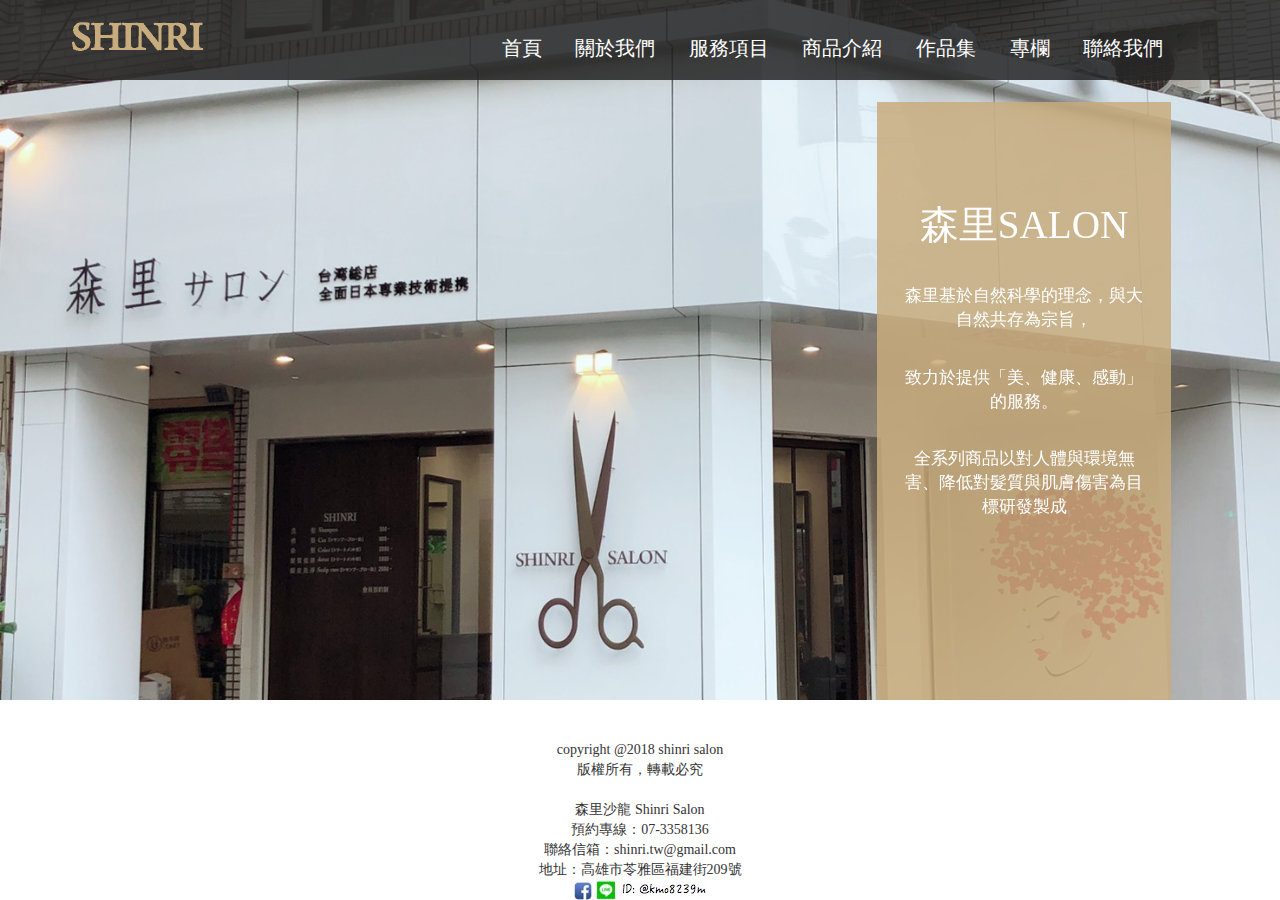
==== commit fa046a20: "blog" ====
--- a/index.html
+++ b/index.html
@@ -56,6 +56,7 @@
 								<li><a href="services.html">服務項目</a></li>
                                 <li><a href="product.html">商品介紹</a></li>
                                 <li><a href="gallery.html">作品集</a></li>
+                                 <li><a href="blog.html">專欄</a></li>
 								<li><a href="contact.html">聯絡我們</a></li>
 							</ul>	
 						</div>	
@@ -96,10 +97,27 @@
 						    <p>致力於提供「美、健康、感動」的服務。</p>
                             <p>全系列商品以對人體與環境無害、降低對髮質與肌膚傷害為目標研發製成</p>
 						</li>
+                        
 					</ul>
 				</div>
 		</div>
 	</div>
 	<!--//banner-->
 </body>
+    <bottom>			
+        <center><br>
+        <br>copyright @2018 shinri salon
+        <br>版權所有，轉載必究<br>
+       
+        <br>森里沙龍 Shinri Salon
+        <br>預約專線：07-3358136
+        <br>聯絡信箱：shinri.tw@gmail.com
+        <br>地址：高雄市苓雅區福建街209號
+        <br>
+            <a href="https://www.facebook.com/日本森里沙龍台灣總店-2036230656448319/"><img class="img-facebook" src="images/facebook.jpg" alt="img02" /></a>
+
+          <a href=><img class="img-facebook" src="images/line.jpeg" " /></a>   
+
+        </center>
+        </bottom>
 </html>--- a/css/component.css
+++ b/css/component.css
@@ -76,7 +76,7 @@
   display: inline-block;
   margin: 15px 0;
   vertical-align: top;
-  height: 250px;
+  height: 400px;
   width: 24.7%;
   padding: 0px 15px;
 }
